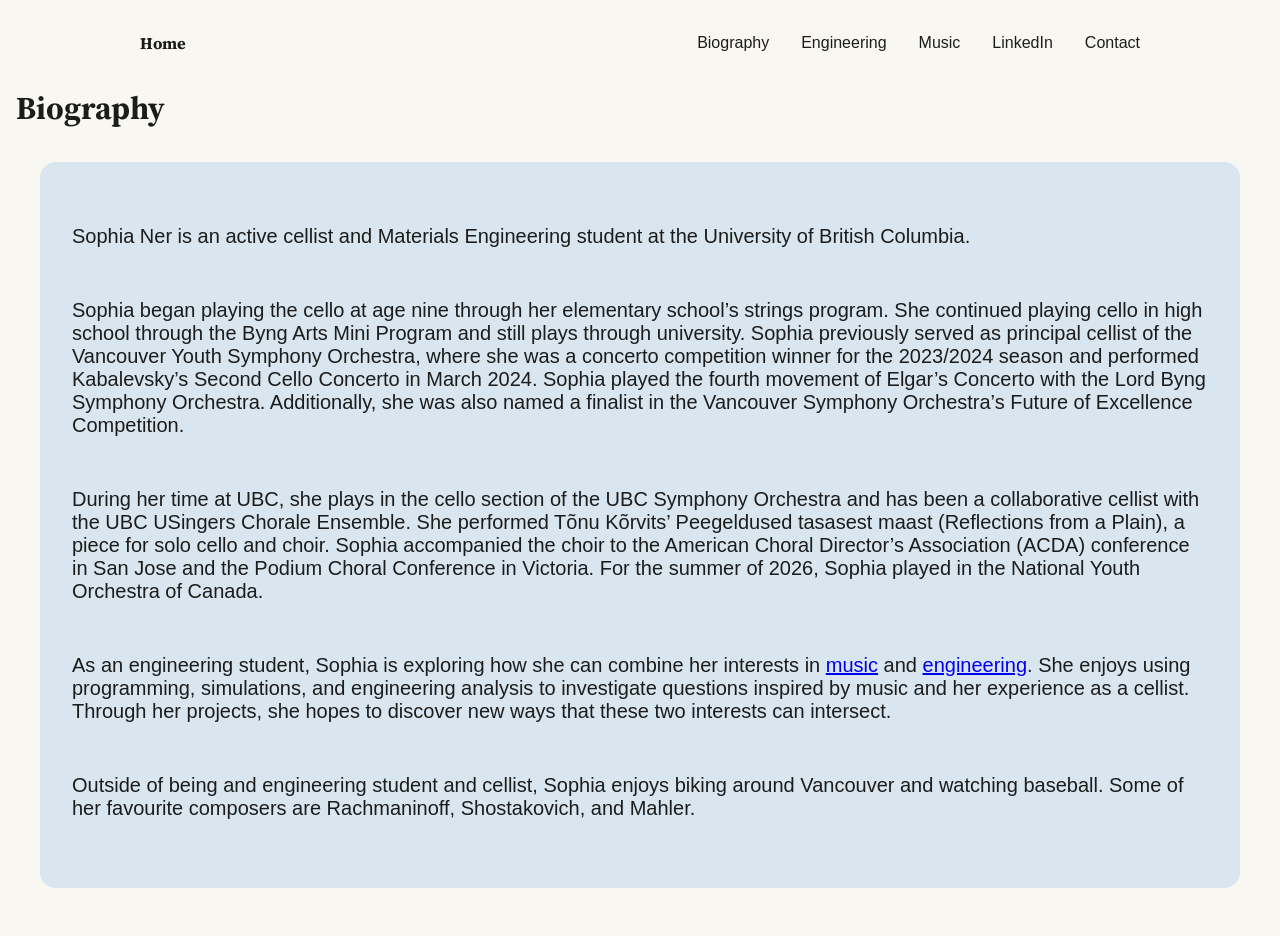
==== biography.html @ fbe0f9e4 "Add files via upload" ====
<!DOCTYPE html>
<html lang="en">
<head>
    <meta charset="UTF-8">
    <meta name="viewport" content="width=device-width, initial-scale=1.0">
    <title>Biography | Sophia Ner</title>
    <link rel="stylesheet" href="style.css">
    <link rel="icon" type="image/jpeg" href="duck.jpeg">
</head>
<body>
        <nav> <!-- Navigation bar with links to different sections of the page -->
            <ul> <!-- Unordered list for navigation links -->
                <li><a href="index.html">Home</a></li>
                <li><a href="biography.html">Biography</a></li> 
                <li><a href="engineering.html">Engineering</a></li>
                <li><a href="music.html">Music</a></li>
                <li><a href="https://www.linkedin.com/in/sophia-ner" target="_blank">LinkedIn</a></li>
                <li><a href="contact.html">Contact</a></li>
            </ul>
        </nav>

        <h1>Biography</h1>
        <section class="biography-intro">
        <div class="flex-container">
            <div class="text-container">
                <p>
                  Sophia Ner is an active cellist and Materials Engineering student at the University of British Columbia.   
                </p>

                <p>
                    Sophia began playing the cello at age nine through her elementary school’s strings program. She continued playing cello in high school through the Byng Arts Mini Program and still plays through university. Sophia previously served as principal cellist of the Vancouver Youth Symphony Orchestra, where she was a concerto competition winner for the 2023/2024 season and performed Kabalevsky’s Second Cello Concerto in March 2024. Sophia played the fourth movement of Elgar’s Concerto with the Lord Byng Symphony Orchestra. Additionally, she was also named a finalist in the Vancouver Symphony Orchestra’s Future of Excellence Competition.
                </p>

                <p>
                    During her time at UBC, she plays in the cello section of the UBC Symphony Orchestra and has been a collaborative cellist with the UBC USingers Chorale Ensemble. She performed Tõnu Kõrvits’ Peegeldused tasasest maast (Reflections from a Plain), a piece for solo cello and choir. Sophia accompanied the choir to the American Choral Director’s Association (ACDA) conference in San Jose and the Podium Choral Conference in Victoria. For the summer of 2026, Sophia played in the National Youth Orchestra of Canada.
                </p>

                <p>
                    As an engineering student, Sophia is exploring how she can combine her interests in <a href="music.html">music</a> and <a href="engineering.html">engineering</a>. She enjoys using programming, simulations, and engineering analysis to investigate questions inspired by music and her experience as a cellist. Through her projects, she hopes to discover new ways that these two interests can intersect.
                </p>

                <p>
                    Outside of being and engineering student and cellist, Sophia enjoys biking around Vancouver and watching baseball. Some of her favourite composers are Rachmaninoff, Shostakovich, and Mahler.
                </p>
            </div>
        </div>
   </section>
</body>     
</html>
---- style.css ----
/* =========================================================
   1. FONTS & COLOR VARIABLES
   ========================================================= */

@import url('https://fonts.googleapis.com/css2?family=Google+Sans:ital,opsz,wght@0,17..18,400..700;1,17..18,400..700&family=Source+Serif+4:ital,opsz,wght@0,8..60,200..900;1,8..60,200..900&display=swap');

:root {
    --base-color: #f8f7f2;
    --text-color: #1c1c1c;

    --primary-color: #d9e6ef;
    --secondary-color: #17324d;

    --color-1: #f4c542;
    --color-2: #d9e6ef;
    --color-3: #c9785d;
}


/* =========================================================
   2. GLOBAL STYLES
   ========================================================= */

/* Reset default browser spacing and make sizing predictable */
* {
    margin: 0;
    padding: 0;
    box-sizing: border-box;
}

/* Base font and text color */
html {
    font-family: 'Google Sans', sans-serif;
    color: var(--text-color);
}

/* Page background and outer spacing */
body {
    padding: 1em;
    background-color: var(--base-color);
}

/* Serif font for headings */
h1,
h2,
h3 {
    font-family: 'Source Serif 4', serif;
}

/* Prevent large media elements from overflowing their containers */
img,
video,
iframe {
    max-width: 100%;
}


/* =========================================================
   3. NAVIGATION
   ========================================================= */

/* Main navigation container */
nav {
    width: min(1000px, 100%);
    margin: 1em auto 2em;
}

/* Navigation links */
nav ul {
    display: flex;
    align-items: center;
    gap: 2em;
    list-style: none;
}

/* Site name / logo */
nav li:first-child {
    margin-right: auto;
    font-family: 'Source Serif 4', 'Google Sans', sans-serif;
    font-weight: bold;
}

/* Navigation links */
nav a {
    color: var(--text-color);
    text-decoration: none;
}

/* Navigation hover effect */
nav a:hover {
    text-decoration: underline;
}


/* =========================================================
   4. HEADER / HERO
   ========================================================= */

/* General header container */
header {
    width: min(75em, 100%);
    margin: 2em auto;
    padding: min(2em, 15%);
    background-color: var(--primary-color);
    border-radius: 1em;
}

/* Main hero section */
.hero {
    width: min(75em, 100%);
    margin: 2em auto;
    padding: min(2em, 15%);
    background-color: var(--primary-color);
    border-radius: 1em;
}

/* Layout for image + text */
.flex-container {
    display: flex;
    align-items: center;
    justify-content: center;
    flex-wrap: wrap;
    gap: 3em;
    width: 100%;
}

/* Images inside the flexible header layout */
.flex-container img {
    width: 50%;
    max-width: 600px;
    height: auto;
    border-radius: 1em;
    object-fit: cover;
    object-position: top;
}

/* Header-specific image */
header img {
    width: 100%;
    max-width: 400px;
    height: auto;
    border-radius: 1em;
    object-fit: cover;
    object-position: top;
}

/* Text next to an image */
.text-container {
    flex: 1;
    min-width: 0;

    display: flex;
    flex-direction: column;
    justify-content: center;
    align-items: flex-start;
    gap: 1em;

    text-align: left;
}

/* Main page heading */
h1 {
    margin: 0.75em 0 1em;
}

/* Paragraphs inside the text container */
.text-container p {
    margin: 0.75em 0 1em;
    font-size: 1.25em;
    text-align: left;
}


/* =========================================================
   5. BUTTONS
   ========================================================= */

/* Container for multiple buttons */
.button-group {
    display: flex;
    flex-wrap: wrap;
    gap: 1em;
    margin-top: 1.5em;
}

/* Main call-to-action button */
.cta-button {
    display: inline-block;

    padding: 0.75em 1.25em;

    color: var(--base-color);
    background-color: var(--color-1);

    border-radius: 0.5em;

    text-decoration: none;
    font-weight: 600;

    transition: transform 100ms ease;
}

/* Button hover effect */
.cta-button:hover {
    transform: translateY(-2px);
}

/* Secondary button */
.secondary {
    background-color: var(--color-1);
}


/* =========================================================
   6. GENERAL SECTIONS
   ========================================================= */

/* General content sections */
section {
    width: min(75em, 100%);
    margin: 2em auto;
    padding: 3em min(2em, 15%);

    background-color: var(--color-2);
    border-radius: 1em;

    text-align: center;
}

/* Section headings */
section h2 {
    font-size: 2em;
}

/* Section paragraphs */
section p {
    margin-top: 1em;
    font-size: 1.25em;
}

/* My Work section */
section#my-work {
    background-color: var(--primary-color);
}


/* =========================================================
   7. IMAGE GRID
   ========================================================= */

/* Grid used for project / image galleries */
.grid-container {
    display: grid;

    width: 100%;
    margin: 3em 0;

    grid-template-columns: repeat(4, 1fr);
    grid-template-rows: 1fr 1fr;

    grid-template-areas:
        "img-1 img-1 img-2 img-2"
        "img-4 img-4 img-3 img-3";

    gap: 1em;
}

/* Images inside the grid */
.grid-container img {
    display: block;
    width: 100%;
    max-width: 100%;
    aspect-ratio: 1 / 1;

    object-fit: cover;
    border-radius: 0.5em;

    transition: transform 100ms ease;
}

/* Grid image hover effect */
.grid-container img:hover {
    transform: scale(1.05);
}


/* =========================================================
   8. PAGE INTRO
   ========================================================= */

/* Introductory card at the top of pages */
.page-intro {
    width: min(75em, 100%);
    margin: 2em auto;
    padding: 3em min(2em, 15%);

    background-color: var(--primary-color);
    border-radius: 1em;

    text-align: center;
}

/* Page intro heading */
.page-intro h1 {
    margin-bottom: 1em;
}

/* Page intro paragraph */
.page-intro p {
    margin-top: 1em;
    font-size: 1.15em;
}


/* =========================================================
   9. PROJECT CARDS
   ========================================================= */

/*
   General project card.

   The media and text sit beside each other on larger
   screens and stack vertically on smaller screens.
*/
.engineering-project,
.music-project {
    width: min(75em, 100%);
    margin: 2em auto;
    padding: 3em;

    background-color: var(--primary-color);
    border-radius: 1em;
}


/* Allow the text column to shrink without overflowing */
/* Introductory text */
.project-text {
    width: 100%;
}

/* Project heading */
.project h2,
.engineering-project h2 {
    margin-top: 0;
    margin-bottom: 1em;
    font-size: 2em;
}

/* Engineering project subheading */
.engineering-project h3 {
    margin-top: 1em;
    font-size: 1.4em;
}

/* Project paragraph */
.project p,
.engineering-project p {
    margin-top: 1em;
    font-size: 1.1em;
    line-height: 1.5;
}

/* Project media */
.project img,
.project video,
.engineering-project img,
.engineering-project video {
    display: block;

    width: 50%;
    max-width: 600px;
    height: auto;

    border-radius: 1em;
    object-fit: cover;
}



/* =========================================================
   10. EMBEDDED PROJECTS / MEDIA
   ========================================================= */

/*
   Container for embedded projects such as:
   - Python/JavaScript simulations
   - Tinkercad
   - videos
   - audio
   - iframes
*/

.embedded-project {
    display: flex;
    flex-direction: row;

    align-items: center;
    gap: 3em;

    width: 100%;
    max-width: 100%;
    min-width: 0;
    margin: 4em 0;
}

/* Media column */
.project-media {
     flex: 1 1 0;
    width: 50%;
    min-width: 0;
    max-width: 100%;
}

/* Text column */
.project-description {
    flex: 1 1 0;
    width: 50%;
    min-width: 0;
    max-width: 100%;

    overflow-wrap: break-word;
}

.project-description p + p {
    margin-top: 1.5em;
}

/* Media */
.project-media img {
    display: block;
    width: 100%;
    height: 100%;
    object-fit: cover;
    border-radius: 1em;

}

.project-media video {
    display: block;
    width: 100%;
    max-width: 100%;
    height: auto;
    border-radius: 1em;
}

.project-media h3 a {
    color: inherit;
    text-decoration: none;
}

.project-media h3 a:hover {
    text-decoration: underline;
}

/* Video + caption container */
.video-container {
    width: 100%;
    max-width: 100%;
    min-width: 0;
    margin: 0;
    overflow: hidden;
}

/* Video */
.video-container video {
    display: block;
    width: 100%;
    max-width: 100%;
    height: auto;
    border-radius: 1em;
}

/* Caption */
.video-container figcaption {
    width: 100%;
    max-width: 100%;
    margin-top: 0.75em;

    font-size: 0.9em;
    line-height: 1.4;
    text-align: center;

    overflow-wrap: break-word;
    word-wrap: break-word;
}

/* Audio players */
.project-media audio,
.embedded-project audio {
    display: block;
    width: 100%;
    max-width: 100%;
}

/* Project subheading */
.project-media h3 {
    margin-top: 0;
    margin-bottom: 1em;
}

/* Embedded websites */
.embedded-project iframe {
    display: block;

    width: 100%;
    max-width: 100%;
    height: 450px;

    border: none;
    border-radius: 1em;
}

/* Tinkercad iframe */
.tinkercad-frame {
    display: block;

    width: 100%;
    max-width: 100%;
    height: 500px;

    border: none;
    border-radius: 10px;
}
/* CAD Viewing */
.stl-viewer {
    width: 100%;
    height: 400px;
    border-radius: 12px;
    overflow: hidden;
}


/* =========================================================
   11. EQUATIONS
   ========================================================= */

/* Center equations on project pages */
.equation {
    margin: 1.5em 0;
    text-align: center;

    /* Prevent long equations from causing horizontal overflow */
    max-width: 100%;
    overflow-x: auto;
}


/* =========================================================
   12. CONTACT FORM
   ========================================================= */

/* Main contact form container */
.container {
    min-height: 100vh;

    display: flex;
    flex-direction: column;
    align-items: center;
    justify-content: center;

    gap: 1em;
    margin-top: 2em;
}

/* Contact form */
.container form {
    display: flex;
    flex-direction: column;
    justify-content: center;
    gap: 1em;

    width: 100%;
    max-width: 400px;

    padding: 2em;

    background-color: var(--primary-color);
    border-radius: 1em;
}

/* Form heading */
.container form h1 {
    margin-top: 1em;
    text-align: left;
    font-size: 2em;
}

/* Form labels / subheadings */
.container form h4 {
    margin-top: 1em;
    text-align: left;
    font-size: 1em;
}

/* Text inputs */
.container form input {
    width: 100%;
    max-width: 100%;
    padding: 0.75em 1em;

    outline: none;

    color: var(--text-color);
}

/* Input placeholder */
.container form input::placeholder {
    color: var(--text-color);
}

/* Message textarea */
.container form textarea {
    width: 100%;
    max-width: 100%;
    min-width: 0;

    min-height: 100px;
    max-height: 200px;

    padding: 0.75em 1em;

    outline: none;

    color: var(--text-color);
    font-weight: 400;
    font-size: 1em;

    resize: vertical;
}

/* Form submit button */
.container form button {
    align-self: center;

    width: 200px;
    min-height: 60px;

    padding: 0;

    border: none;
    border-radius: 0.5em;
    outline: none;

    color: var(--base-color);
    background-color: var(--color-1);

    font-weight: 600;

    transition: 100ms ease;
}

/* Form button hover */
.container form button:hover {
    background-color: var(--color-3);
}


/* =========================================================
   13. RESPONSIVE STYLES — TABLETS
   ========================================================= */

/* Adjust header layout on medium-sized screens */
@media (max-width: 988px) {

    header {
        text-align: center;
    }

    header .text-container {
        padding-top: 0;
    }
}


/* =========================================================
   14. RESPONSIVE STYLES — SMALL SCREENS
   ========================================================= */

@media (max-width: 700px) {

    /* -------------------------
       Navigation
       ------------------------- */

    nav li {
        display: none;
    }

    nav li:first-child,
    nav li:last-child {
        display: block;
    }


    /* -------------------------
       Header
       ------------------------- */

    header {
        margin-top: 0;
    }

    header .flex-container img {
        width: 100%;
        max-width: 400px;
        height: auto;
        aspect-ratio: 1 / 1;
        object-fit: cover;
    }


    /* -------------------------
       Flexible header layout
       ------------------------- */

    .flex-container {
        flex-direction: column;
    }

    .flex-container img {
        width: 100%;
        max-width: 400px;
    }

    .text-container {
        width: 100%;
        align-items: flex-start;
    }


    /* -------------------------
       Buttons
       ------------------------- */

    .cta-button {
        width: 100%;
        margin-top: 0.5em;
        text-align: center;
    }


    /* -------------------------
       Project cards
       ------------------------- */

    .project,
    .engineering-project {
        flex-direction: column;
        align-items: stretch;

        width: 100%;
        padding: 2em;

        gap: 2em;
    }

    /* Remove alternating row direction on mobile */
    .project:nth-child(even),
    .engineering-project:nth-child(even) {
        flex-direction: column;
    }

    /* Project media fills available width */
    .project img,
    .project video,
    .engineering-project img,
    .engineering-project video {
        width: 100%;
        max-width: 100%;
        height: auto;
    }


    /* -------------------------
       Embedded projects
       ------------------------- */

    .embedded-project {
        flex-direction: column;
        align-items: stretch;

        width: 100%;
        gap: 2em;
    }

    .project-media,
    .project-description {
        width: 100%;
        max-width: 100%;
    }

    .embedded-project iframe {
        width: 100%;
        max-width: 100%;
        height: 400px;
    }

    .tinkercad-frame {
        width: 100%;
        max-width: 100%;
        height: 400px;
    }


    /* -------------------------
       Image grid
       ------------------------- */

    .grid-container {
        display: flex;
        flex-direction: column;

        width: 100%;
    }

    .grid-container img {
        width: 100%;
        max-width: 100%;
    }


    /* -------------------------
       Typography
       ------------------------- */

    .text-container p {
        font-size: 1em;
    }

    h2 {
        font-size: 1.5em;
    }

    .engineering-project h2 {
        font-size: 1.5em;
    }
}


/* =========================================================
   15. VERY SMALL SCREENS
   ========================================================= */

@media (max-width: 400px) {

    /* Reduce card padding so content has more horizontal space */
    header,
    section,
    .project,
    .engineering-project,
    .page-intro {
        padding: 1.5em;
    }

    /* Prevent buttons from becoming too large */
    .container form button {
        width: 100%;
    }

    /* Make embedded content slightly shorter */
    .embedded-project iframe,
    .tinkercad-frame {
        height: 350px;
    }
}
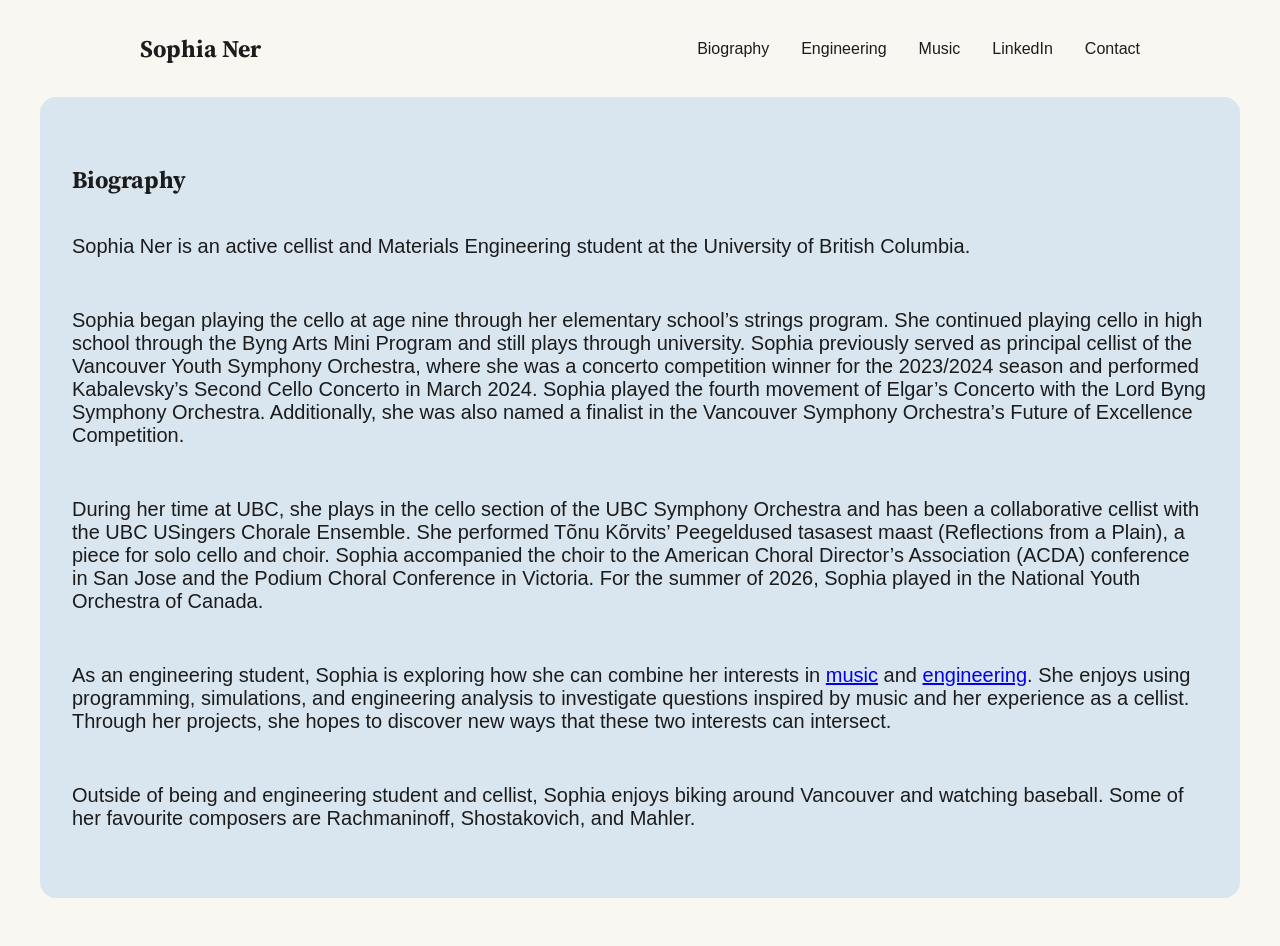
==== commit 364598cd: "Add files via upload" ====
--- a/biography.html
+++ b/biography.html
@@ -8,19 +8,30 @@
     <link rel="icon" type="image/jpeg" href="duck.jpeg">
 </head>
 <body>
-        <nav> <!-- Navigation bar with links to different sections of the page -->
-            <ul> <!-- Unordered list for navigation links -->
-                <li><a href="index.html">Home</a></li>
-                <li><a href="biography.html">Biography</a></li> 
-                <li><a href="engineering.html">Engineering</a></li>
-                <li><a href="music.html">Music</a></li>
-                <li><a href="https://www.linkedin.com/in/sophia-ner" target="_blank">LinkedIn</a></li>
-                <li><a href="contact.html">Contact</a></li>
-            </ul>
+        <nav class="navbar">
+
+           <a href="index.html" class="site-name">Sophia Ner</a>
+
+           <button class="menu-toggle" onclick="toggleMenu()">
+                ☰
+            </button>
+
+            <div class="nav-links"> <!-- Navigation bar with links to different sections of the page -->
+                <ul> <!-- Unordered list for navigation links -->
+                    <!-- <li><a href="index.html" style="font-size: x-large;">Sophia Ner</a></li> -->
+                    <li><a href="biography.html">Biography</a></li> 
+                    <li><a href="engineering.html">Engineering</a></li>
+                    <li><a href="music.html">Music</a></li>
+                    <li><a href="https://www.linkedin.com/in/sophia-ner" target="_blank">LinkedIn</a></li>
+                    <li><a href="contact.html">Contact</a></li>
+                </ul>
+            </div>
         </nav>
 
-        <h1>Biography</h1>
+
+        
         <section class="biography-intro">
+            <h1 style="text-align: left;">Biography</h1>
         <div class="flex-container">
             <div class="text-container">
                 <p>
@@ -45,5 +56,8 @@
             </div>
         </div>
    </section>
+
+    <script src="toggle.js"></script>
+
 </body>     
 </html>
--- a/style.css
+++ b/style.css
@@ -1,3 +1,4 @@
+
 /* =========================================================
    1. FONTS & COLOR VARIABLES
    ========================================================= */
@@ -21,33 +22,28 @@
    2. GLOBAL STYLES
    ========================================================= */
 
-/* Reset default browser spacing and make sizing predictable */
 * {
     margin: 0;
     padding: 0;
     box-sizing: border-box;
 }
 
-/* Base font and text color */
 html {
     font-family: 'Google Sans', sans-serif;
     color: var(--text-color);
 }
 
-/* Page background and outer spacing */
 body {
     padding: 1em;
     background-color: var(--base-color);
 }
 
-/* Serif font for headings */
 h1,
 h2,
 h3 {
     font-family: 'Source Serif 4', serif;
 }
 
-/* Prevent large media elements from overflowing their containers */
 img,
 video,
 iframe {
@@ -59,92 +55,134 @@
    3. NAVIGATION
    ========================================================= */
 
-/* Main navigation container */
-nav {
+/*
+   Desktop navigation layout:
+
+   Sophia Ner      Biography   Engineering   Music   Contact
+*/
+
+.navbar {
+    position: relative;
+
     width: min(1000px, 100%);
     margin: 1em auto 2em;
+
+    display: flex;
+    align-items: center;
+    justify-content: space-between;
+}
+
+/* Sophia Ner / site name */
+
+.site-name {
+    flex-shrink: 0;
+
+    font-family: 'Source Serif 4', serif;
+    font-size: x-large;
+    font-weight: bold;
+
+    color: var(--text-color);
+    text-decoration: none;
 }
 
 /* Navigation links */
-nav ul {
+
+.nav-links {
+    margin-left: auto;
+}
+
+.nav-links ul {
     display: flex;
     align-items: center;
     gap: 2em;
+
     list-style: none;
 }
 
-/* Site name / logo */
-nav li:first-child {
-    margin-right: auto;
-    font-family: 'Source Serif 4', 'Google Sans', sans-serif;
-    font-weight: bold;
-}
-
-/* Navigation links */
-nav a {
+.nav-links a {
     color: var(--text-color);
     text-decoration: none;
 }
 
-/* Navigation hover effect */
-nav a:hover {
+.nav-links a:hover {
     text-decoration: underline;
 }
 
+/* Hamburger */
+
+.menu-toggle {
+    display: none;
+
+    margin-left: auto;
+
+    padding: 0;
+
+    background: none;
+    border: none;
+
+    color: var(--text-color);
+
+    font-size: 1.8rem;
+    line-height: 1;
+
+    cursor: pointer;
+}
+
 
 /* =========================================================
    4. HEADER / HERO
    ========================================================= */
 
-/* General header container */
 header {
     width: min(75em, 100%);
     margin: 2em auto;
     padding: min(2em, 15%);
+
     background-color: var(--primary-color);
     border-radius: 1em;
 }
 
-/* Main hero section */
 .hero {
     width: min(75em, 100%);
     margin: 2em auto;
     padding: min(2em, 15%);
+
     background-color: var(--primary-color);
     border-radius: 1em;
 }
 
-/* Layout for image + text */
 .flex-container {
     display: flex;
     align-items: center;
     justify-content: center;
     flex-wrap: wrap;
+
     gap: 3em;
     width: 100%;
 }
 
-/* Images inside the flexible header layout */
 .flex-container img {
     width: 50%;
     max-width: 600px;
     height: auto;
-    border-radius: 1em;
+
+    border-radius: 1em;
+
     object-fit: cover;
     object-position: top;
 }
 
-/* Header-specific image */
 header img {
     width: 100%;
     max-width: 400px;
     height: auto;
-    border-radius: 1em;
+
+    border-radius: 1em;
+
     object-fit: cover;
     object-position: top;
 }
 
-/* Text next to an image */
 .text-container {
     flex: 1;
     min-width: 0;
@@ -153,19 +191,19 @@
     flex-direction: column;
     justify-content: center;
     align-items: flex-start;
+
     gap: 1em;
 
     text-align: left;
 }
 
-/* Main page heading */
 h1 {
     margin: 0.75em 0 1em;
 }
 
-/* Paragraphs inside the text container */
 .text-container p {
     margin: 0.75em 0 1em;
+
     font-size: 1.25em;
     text-align: left;
 }
@@ -175,15 +213,14 @@
    5. BUTTONS
    ========================================================= */
 
-/* Container for multiple buttons */
 .button-group {
     display: flex;
     flex-wrap: wrap;
+
     gap: 1em;
     margin-top: 1.5em;
 }
 
-/* Main call-to-action button */
 .cta-button {
     display: inline-block;
 
@@ -200,12 +237,10 @@
     transition: transform 100ms ease;
 }
 
-/* Button hover effect */
 .cta-button:hover {
     transform: translateY(-2px);
 }
 
-/* Secondary button */
 .secondary {
     background-color: var(--color-1);
 }
@@ -215,7 +250,6 @@
    6. GENERAL SECTIONS
    ========================================================= */
 
-/* General content sections */
 section {
     width: min(75em, 100%);
     margin: 2em auto;
@@ -227,18 +261,15 @@
     text-align: center;
 }
 
-/* Section headings */
 section h2 {
     font-size: 2em;
 }
 
-/* Section paragraphs */
 section p {
     margin-top: 1em;
     font-size: 1.25em;
 }
 
-/* My Work section */
 section#my-work {
     background-color: var(--primary-color);
 }
@@ -248,7 +279,6 @@
    7. IMAGE GRID
    ========================================================= */
 
-/* Grid used for project / image galleries */
 .grid-container {
     display: grid;
 
@@ -265,20 +295,21 @@
     gap: 1em;
 }
 
-/* Images inside the grid */
 .grid-container img {
     display: block;
-    width: 100%;
-    max-width: 100%;
+
+    width: 100%;
+    max-width: 100%;
+
     aspect-ratio: 1 / 1;
 
     object-fit: cover;
+
     border-radius: 0.5em;
 
     transition: transform 100ms ease;
 }
 
-/* Grid image hover effect */
 .grid-container img:hover {
     transform: scale(1.05);
 }
@@ -288,7 +319,6 @@
    8. PAGE INTRO
    ========================================================= */
 
-/* Introductory card at the top of pages */
 .page-intro {
     width: min(75em, 100%);
     margin: 2em auto;
@@ -300,12 +330,10 @@
     text-align: center;
 }
 
-/* Page intro heading */
 .page-intro h1 {
     margin-bottom: 1em;
 }
 
-/* Page intro paragraph */
 .page-intro p {
     margin-top: 1em;
     font-size: 1.15em;
@@ -316,12 +344,6 @@
    9. PROJECT CARDS
    ========================================================= */
 
-/*
-   General project card.
-
-   The media and text sit beside each other on larger
-   screens and stack vertically on smaller screens.
-*/
 .engineering-project,
 .music-project {
     width: min(75em, 100%);
@@ -332,36 +354,31 @@
     border-radius: 1em;
 }
 
-
-/* Allow the text column to shrink without overflowing */
-/* Introductory text */
 .project-text {
     width: 100%;
 }
 
-/* Project heading */
 .project h2,
 .engineering-project h2 {
     margin-top: 0;
     margin-bottom: 1em;
+
     font-size: 2em;
 }
 
-/* Engineering project subheading */
 .engineering-project h3 {
     margin-top: 1em;
     font-size: 1.4em;
 }
 
-/* Project paragraph */
 .project p,
 .engineering-project p {
     margin-top: 1em;
+
     font-size: 1.1em;
     line-height: 1.5;
 }
 
-/* Project media */
 .project img,
 .project video,
 .engineering-project img,
@@ -373,48 +390,40 @@
     height: auto;
 
     border-radius: 1em;
+
     object-fit: cover;
 }
 
 
-
 /* =========================================================
    10. EMBEDDED PROJECTS / MEDIA
    ========================================================= */
-
-/*
-   Container for embedded projects such as:
-   - Python/JavaScript simulations
-   - Tinkercad
-   - videos
-   - audio
-   - iframes
-*/
 
 .embedded-project {
     display: flex;
     flex-direction: row;
-
     align-items: center;
+
     gap: 3em;
 
     width: 100%;
     max-width: 100%;
     min-width: 0;
+
     margin: 4em 0;
 }
 
-/* Media column */
 .project-media {
-     flex: 1 1 0;
+    flex: 1 1 0;
+
     width: 50%;
     min-width: 0;
     max-width: 100%;
 }
 
-/* Text column */
 .project-description {
     flex: 1 1 0;
+
     width: 50%;
     min-width: 0;
     max-width: 100%;
@@ -426,21 +435,24 @@
     margin-top: 1.5em;
 }
 
-/* Media */
 .project-media img {
     display: block;
+
     width: 100%;
     height: 100%;
+
     object-fit: cover;
-    border-radius: 1em;
-
+
+    border-radius: 1em;
 }
 
 .project-media video {
     display: block;
+
     width: 100%;
     max-width: 100%;
     height: auto;
+
     border-radius: 1em;
 }
 
@@ -453,53 +465,64 @@
     text-decoration: underline;
 }
 
-/* Video + caption container */
+
+/* =========================================================
+   11. VIDEO + CAPTIONS
+   ========================================================= */
+
 .video-container {
     width: 100%;
     max-width: 100%;
     min-width: 0;
+
     margin: 0;
+
     overflow: hidden;
 }
 
-/* Video */
 .video-container video {
     display: block;
+
     width: 100%;
     max-width: 100%;
     height: auto;
-    border-radius: 1em;
-}
-
-/* Caption */
+
+    border-radius: 1em;
+}
+
 .video-container figcaption {
     width: 100%;
     max-width: 100%;
+
     margin-top: 0.75em;
 
     font-size: 0.9em;
     line-height: 1.4;
+
     text-align: center;
 
     overflow-wrap: break-word;
     word-wrap: break-word;
 }
 
-/* Audio players */
+
+/* =========================================================
+   12. AUDIO / EMBEDS / CAD
+   ========================================================= */
+
 .project-media audio,
 .embedded-project audio {
     display: block;
-    width: 100%;
-    max-width: 100%;
-}
-
-/* Project subheading */
+
+    width: 100%;
+    max-width: 100%;
+}
+
 .project-media h3 {
     margin-top: 0;
     margin-bottom: 1em;
 }
 
-/* Embedded websites */
 .embedded-project iframe {
     display: block;
 
@@ -511,7 +534,6 @@
     border-radius: 1em;
 }
 
-/* Tinkercad iframe */
 .tinkercad-frame {
     display: block;
 
@@ -522,35 +544,35 @@
     border: none;
     border-radius: 10px;
 }
-/* CAD Viewing */
+
 .stl-viewer {
     width: 100%;
     height: 400px;
+
     border-radius: 12px;
+
     overflow: hidden;
 }
 
 
 /* =========================================================
-   11. EQUATIONS
-   ========================================================= */
-
-/* Center equations on project pages */
+   13. EQUATIONS
+   ========================================================= */
+
 .equation {
     margin: 1.5em 0;
+
     text-align: center;
 
-    /* Prevent long equations from causing horizontal overflow */
     max-width: 100%;
     overflow-x: auto;
 }
 
 
 /* =========================================================
-   12. CONTACT FORM
-   ========================================================= */
-
-/* Main contact form container */
+   14. CONTACT FORM
+   ========================================================= */
+
 .container {
     min-height: 100vh;
 
@@ -560,14 +582,15 @@
     justify-content: center;
 
     gap: 1em;
+
     margin-top: 2em;
 }
 
-/* Contact form */
 .container form {
     display: flex;
     flex-direction: column;
     justify-content: center;
+
     gap: 1em;
 
     width: 100%;
@@ -579,24 +602,22 @@
     border-radius: 1em;
 }
 
-/* Form heading */
 .container form h1 {
     margin-top: 1em;
     text-align: left;
     font-size: 2em;
 }
 
-/* Form labels / subheadings */
 .container form h4 {
     margin-top: 1em;
     text-align: left;
     font-size: 1em;
 }
 
-/* Text inputs */
 .container form input {
     width: 100%;
     max-width: 100%;
+
     padding: 0.75em 1em;
 
     outline: none;
@@ -604,12 +625,10 @@
     color: var(--text-color);
 }
 
-/* Input placeholder */
 .container form input::placeholder {
     color: var(--text-color);
 }
 
-/* Message textarea */
 .container form textarea {
     width: 100%;
     max-width: 100%;
@@ -623,13 +642,13 @@
     outline: none;
 
     color: var(--text-color);
+
     font-weight: 400;
     font-size: 1em;
 
     resize: vertical;
 }
 
-/* Form submit button */
 .container form button {
     align-self: center;
 
@@ -650,17 +669,15 @@
     transition: 100ms ease;
 }
 
-/* Form button hover */
 .container form button:hover {
     background-color: var(--color-3);
 }
 
 
 /* =========================================================
-   13. RESPONSIVE STYLES — TABLETS
-   ========================================================= */
-
-/* Adjust header layout on medium-sized screens */
+   15. TABLETS
+   ========================================================= */
+
 @media (max-width: 988px) {
 
     header {
@@ -674,28 +691,147 @@
 
 
 /* =========================================================
-   14. RESPONSIVE STYLES — SMALL SCREENS
+   16. MOBILE NAVIGATION
    ========================================================= */
 
 @media (max-width: 700px) {
 
-    /* -------------------------
-       Navigation
-       ------------------------- */
-
-    nav li {
+    /* -----------------------------------------------------
+       NAVBAR
+       ----------------------------------------------------- */
+
+    .navbar {
+        position: relative;
+
+        width: 100%;
+        margin: 1em auto 2em;
+
+        display: flex;
+        align-items: center;
+        justify-content: space-between;
+    }
+
+    /*
+       Sophia Ner ALWAYS stays visible.
+       It is never hidden by the mobile menu.
+    */
+
+    .site-name {
+        display: block;
+
+        flex-shrink: 0;
+
+        font-family: 'Source Serif 4', serif;
+        font-size: x-large;
+        font-weight: bold;
+
+        color: var(--text-color);
+        text-decoration: none;
+    }
+
+    /*
+       Hamburger appears on the right.
+    */
+
+    .menu-toggle {
+        display: block;
+
+        flex-shrink: 0;
+
+        margin-left: auto;
+
+        background: none;
+        border: none;
+
+        color: var(--text-color);
+
+        font-size: 1.8rem;
+        line-height: 1;
+
+        cursor: pointer;
+    }
+
+    /*
+       Navigation menu is hidden until JavaScript
+       adds the .active class.
+    */
+
+    .nav-links {
         display: none;
-    }
-
-    nav li:first-child,
-    nav li:last-child {
+
+        position: absolute;
+
+        top: calc(100% + 0.5em);
+        right: 0;
+
+        z-index: 1000;
+
+        margin: 0;
+    }
+
+    /*
+       JavaScript should add .active to .nav-links
+       when the hamburger is clicked.
+    */
+
+    .nav-links.active {
         display: block;
     }
 
-
-    /* -------------------------
-       Header
-       ------------------------- */
+    /*
+       Dropdown menu
+    */
+
+    .nav-links ul {
+        display: flex;
+        flex-direction: column;
+        align-items: stretch;
+
+        width: 200px;
+
+        margin: 0;
+        padding: 0.5em 0;
+
+        list-style: none;
+
+        background-color: var(--base-color);
+
+        border-radius: 0.5em;
+
+        box-shadow: 0 4px 10px rgba(0, 0, 0, 0.15);
+    }
+
+    /*
+       Every dropdown link gets its own row.
+    */
+
+    .nav-links li {
+        display: block;
+
+        width: 100%;
+    }
+
+    .nav-links a {
+        display: block;
+
+        width: 100%;
+
+        padding: 0.8em 1em;
+
+        color: var(--text-color);
+
+        text-decoration: none;
+    }
+
+    .nav-links a:hover {
+        background-color: var(--primary-color);
+        text-decoration: none;
+    }
+
+
+    /* -----------------------------------------------------
+       HEADER
+       ----------------------------------------------------- */
 
     header {
         margin-top: 0;
@@ -705,14 +841,16 @@
         width: 100%;
         max-width: 400px;
         height: auto;
+
         aspect-ratio: 1 / 1;
+
         object-fit: cover;
     }
 
 
-    /* -------------------------
-       Flexible header layout
-       ------------------------- */
+    /* -----------------------------------------------------
+       FLEXIBLE HEADER
+       ----------------------------------------------------- */
 
     .flex-container {
         flex-direction: column;
@@ -725,24 +863,27 @@
 
     .text-container {
         width: 100%;
+
         align-items: flex-start;
     }
 
 
-    /* -------------------------
-       Buttons
-       ------------------------- */
+    /* -----------------------------------------------------
+       BUTTONS
+       ----------------------------------------------------- */
 
     .cta-button {
         width: 100%;
+
         margin-top: 0.5em;
+
         text-align: center;
     }
 
 
-    /* -------------------------
-       Project cards
-       ------------------------- */
+    /* -----------------------------------------------------
+       PROJECT CARDS
+       ----------------------------------------------------- */
 
     .project,
     .engineering-project {
@@ -750,18 +891,17 @@
         align-items: stretch;
 
         width: 100%;
+
         padding: 2em;
 
         gap: 2em;
     }
 
-    /* Remove alternating row direction on mobile */
     .project:nth-child(even),
     .engineering-project:nth-child(even) {
         flex-direction: column;
     }
 
-    /* Project media fills available width */
     .project img,
     .project video,
     .engineering-project img,
@@ -772,15 +912,16 @@
     }
 
 
-    /* -------------------------
-       Embedded projects
-       ------------------------- */
+    /* -----------------------------------------------------
+       EMBEDDED PROJECTS
+       ----------------------------------------------------- */
 
     .embedded-project {
         flex-direction: column;
         align-items: stretch;
 
         width: 100%;
+
         gap: 2em;
     }
 
@@ -793,19 +934,21 @@
     .embedded-project iframe {
         width: 100%;
         max-width: 100%;
+
         height: 400px;
     }
 
     .tinkercad-frame {
         width: 100%;
         max-width: 100%;
+
         height: 400px;
     }
 
 
-    /* -------------------------
-       Image grid
-       ------------------------- */
+    /* -----------------------------------------------------
+       IMAGE GRID
+       ----------------------------------------------------- */
 
     .grid-container {
         display: flex;
@@ -820,9 +963,9 @@
     }
 
 
-    /* -------------------------
-       Typography
-       ------------------------- */
+    /* -----------------------------------------------------
+       TYPOGRAPHY
+       ----------------------------------------------------- */
 
     .text-container p {
         font-size: 1em;
@@ -839,12 +982,11 @@
 
 
 /* =========================================================
-   15. VERY SMALL SCREENS
+   17. VERY SMALL SCREENS
    ========================================================= */
 
 @media (max-width: 400px) {
 
-    /* Reduce card padding so content has more horizontal space */
     header,
     section,
     .project,
@@ -853,14 +995,12 @@
         padding: 1.5em;
     }
 
-    /* Prevent buttons from becoming too large */
     .container form button {
         width: 100%;
     }
 
-    /* Make embedded content slightly shorter */
     .embedded-project iframe,
     .tinkercad-frame {
         height: 350px;
     }
-}+}
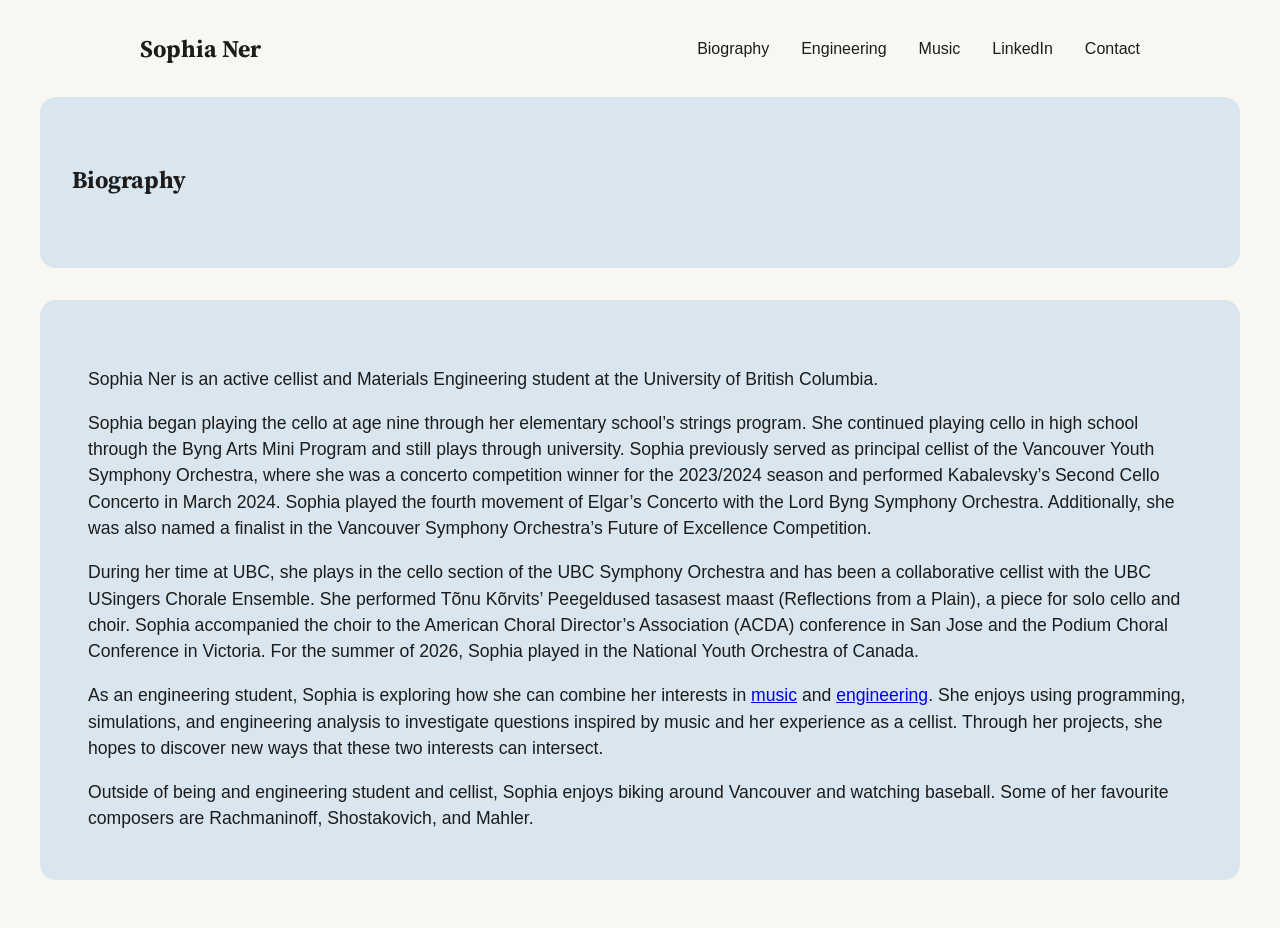
==== commit 9c0b1398: "Add files via upload" ====
--- a/biography.html
+++ b/biography.html
@@ -30,10 +30,12 @@
 
 
         
-        <section class="biography-intro">
+        <section class="page-intro">
             <h1 style="text-align: left;">Biography</h1>
-        <div class="flex-container">
-            <div class="text-container">
+        </section>
+
+        <div class="engineering-project">
+            <div class="project-text">
                 <p>
                   Sophia Ner is an active cellist and Materials Engineering student at the University of British Columbia.   
                 </p>
@@ -55,8 +57,7 @@
                 </p>
             </div>
         </div>
-   </section>
-
+   
     <script src="toggle.js"></script>
 
 </body>     
